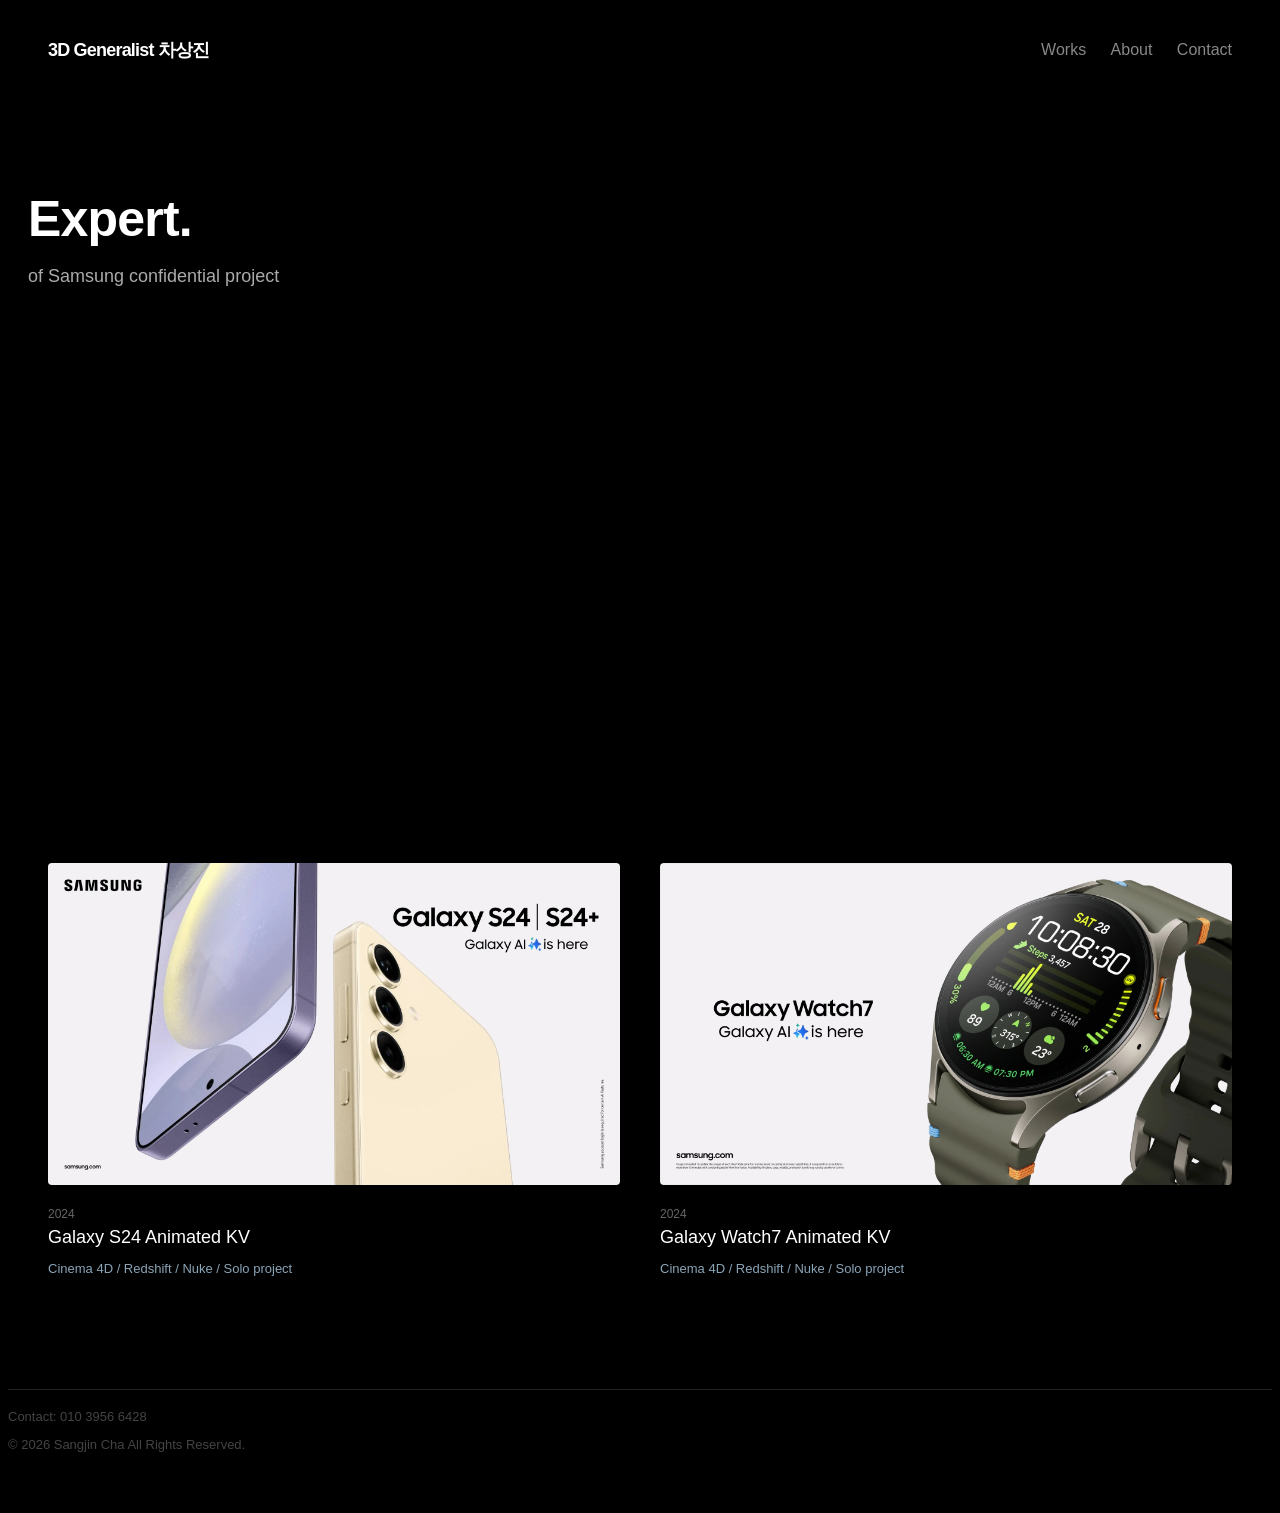
==== index.html @ 801ace92 "Fix: Optimize hero video size under 10MB" ====
<!DOCTYPE html>
<html lang="ko">
<head>
    <meta charset="UTF-8">
    <meta name="viewport" content="width=device-width, initial-scale=1.0">
    <title>3D Generalist 차상진 | 3D Portfolio</title>
    <link rel="stylesheet" href="css/style.css">
</head>
<body>

    <header>
        <div class="logo">3D Generalist 차상진</div>
        <nav>
            <a href="#works">Works</a>
            <a href="#about">About</a>
            <a href="#contact">Contact</a>
        </nav>
    </header>

    <section class="hero">
        <div class="hero-video-container">
            <video autoplay muted loop playsinline style="width:100%; height:100%; object-fit: cover;">
                <source src="thumbnail/hero_loop.mp4" type="video/mp4">
            </video>
            <div class="video-overlay"></div>
        </div>

        <div class="hero-text">
            <h1>Expert.</h1>
            <p> of Samsung confidential project</p>
        </div>
    </section>

    <main id="works" class="portfolio-grid">
        
        <div class="project-card">
            <a href="projects/project1/project1.html">
                <img src="thumbnail/project1_thumb.webp" alt="프로젝트 1 썸네일">
                <div class="project-info">
                    <span class="year">2024</span>
                    <h3>Galaxy S24 Animated KV</h3>
                    <p>Cinema 4D / Redshift / Nuke / Solo project</p>
                </div>
            </a>
        </div>

        <div class="project-card">
            <a href="projects/project2/project2.html">
                <img src="thumbnail/project2_thumb.webp" alt="프로젝트 2 썸네일">
                <div class="project-info">
                    <span class="year">2024</span>
                    <h3>Galaxy Watch7 Animated KV</h3>
                    <p>Cinema 4D / Redshift / Nuke / Solo project</p>
                </div>
            </a>
        </div>

    </main>

    <footer id="contact">
        <p>Contact: 010 3956 6428</p>
        <p>© 2026 Sangjin Cha All Rights Reserved.</p>
    </footer>

</body>
</html>
---- css/style.css ----
CSS
/* 기본 초기화 및 블랙 테마 설정 */
* {
    margin: 0;
    padding: 0;
    box-sizing: border-box;
}

body {
    background-color: #000000;
    color: #ffffff;
    font-family: 'Helvetica Neue', Arial, sans-serif;
    padding: 0;
}

/* 상단 헤더 스타일 */
header {
    display: flex;
    justify-content: space-between;
    align-items: center;
    padding: 30px 40px; /* 좌우 40px 여백 추가 */
    max-width: 1400px;
    margin: 0 auto;
}

header .logo {
    font-size: 18px;       /* 폰트 크기를 살짝 다듬어 정갈하게 만듭니다 */
    font-weight: bold;
    letter-spacing: -0.8px; /* 자간을 마이너스로 주어 글자 사이를 쫀쫀하게 좁힙니다 */
    color: #ffffff;
}

header nav a {
    color: #888888;
    text-decoration: none;
    margin-left: 20px;
    transition: color 0.3s;
}

header nav a:hover {
    color: #ffffff;
}

/* 히어로 전체 세션을 텍스트를 올릴 '기준점(relative)'으로 설정 */
.hero {
    position: relative;
    width: 100%;
    max-width: 1400px; /* 사이트 최대 가로 폭 */
    margin: 0 auto 60px auto; /* 중앙 정렬 및 하단 웍스 그리드와의 간격 */
    aspect-ratio: 16 / 9; /* 시네마틱 비율 고정 */
    background-color: #000000;
    border-radius: 6px;
    overflow: hidden;
}

/* 영상 박스는 베이스로 바닥에 꽉 채우기 */
.hero-video-container {
    position: absolute;
    top: 0;
    left: 0;
    width: 100%;
    height: 100%;
    z-index: 1; /* 가장 아래 레이어 */
}

/* 레퍼런스 특유의 묵직함을 위한 어두운 투명 막 (글자가 잘 보이게 하는 치트키) */
.video-overlay {
    position: absolute;
    top: 0;
    left: 0;
    width: 100%;
    height: 100%;
    background: rgba(0, 0, 0, 0.4); /* 영상 위에 40% 정도 어두운 그림자를 드리움 */
    z-index: 2;
}

/* ★ 핵심: 영상 위에 텍스트 레이어를 공중부양 시키기 */
.hero-text {
   position: absolute;
    bottom: 70%; 
    left: 20px;  /* 0으로 완전히 붙이면 글자 첫 글자가 살짝 잘려 보일 수 있으므로, 
                    가장 안정적으로 바짝 붙는 20px 정도로 조절했습니다. 
                    더 붙이고 싶으시면 0이나 10px로 줄이셔도 됩니다. */
    z-index: 3;  
    pointer-events: none;
}

/* 영상 위 텍스트 스타일링 */
.hero-text h1 {
    font-size: 50px;       /* 기존 46px -> 32px로 대폭 축소하여 세련된 느낌을 줍니다 */
    font-weight: bold;
    letter-spacing: -0.8px; /* 글자 크기가 줄었으니 자간도 미세하게 조정 */
    color: #ffffff;
    text-shadow: 0 4px 12px rgba(0, 0, 0, 0.5); 
    margin-bottom: 6px;
}

.hero-text p {
    font-size: 18px;       /* 기존 18px -> 14px로 축소하여 서브 타이틀다운 밸런스를 맞춥니다 */
    color: #aaaaaa;        /* 색상을 살짝 더 톤다운하여 주해상도를 높임 */
    text-shadow: 0 2px 8px rgba(0, 0, 0, 0.5);
}
/* 레퍼런스 스타일의 핵심: 반응형 그리드 */
.portfolio-grid {
    display: grid;
    grid-template-columns: repeat(auto-fill, minmax(380px, 1fr));
    gap: 40px;
    max-width: 1400px; /* 레퍼런스처럼 일정 폭 이상 안 커지게 제한 */
    margin: 0 auto;   /* 화면 중앙 정렬 */
    padding: 0 40px 100px 40px; /* 좌우 여백 추가 */
}

.project-card a {
    text-decoration: none;
    color: inherit;
    display: block;
}

.project-card img {
    width: 100%;
    height: auto;
    object-fit: cover;
    border-radius: 4px;
    transition: transform 0.4s ease;
}

/* 마우스 올렸을 때 미세하게 확대되는 효과 */
.project-card:hover img {
    transform: scale(1.02);
}

.project-info {
    padding-top: 15px;
}

.project-info .year {
    font-size: 12px;
    color: #666666;
}

.project-info h3 {
    font-size: 18px;
    margin: 5px 0;
    font-weight: 500;
}

.project-info p {
    font-size: 13px;
    color: #8aa4b7; /* 레퍼런스 특유의 차분한 블루/그레이 톤 텍스트 포인트 */
}

footer {
    padding: 6px 0 40px 0;
    border-top: 1px solid #222222;
    color: #444444;
    font-size: 13px;
}
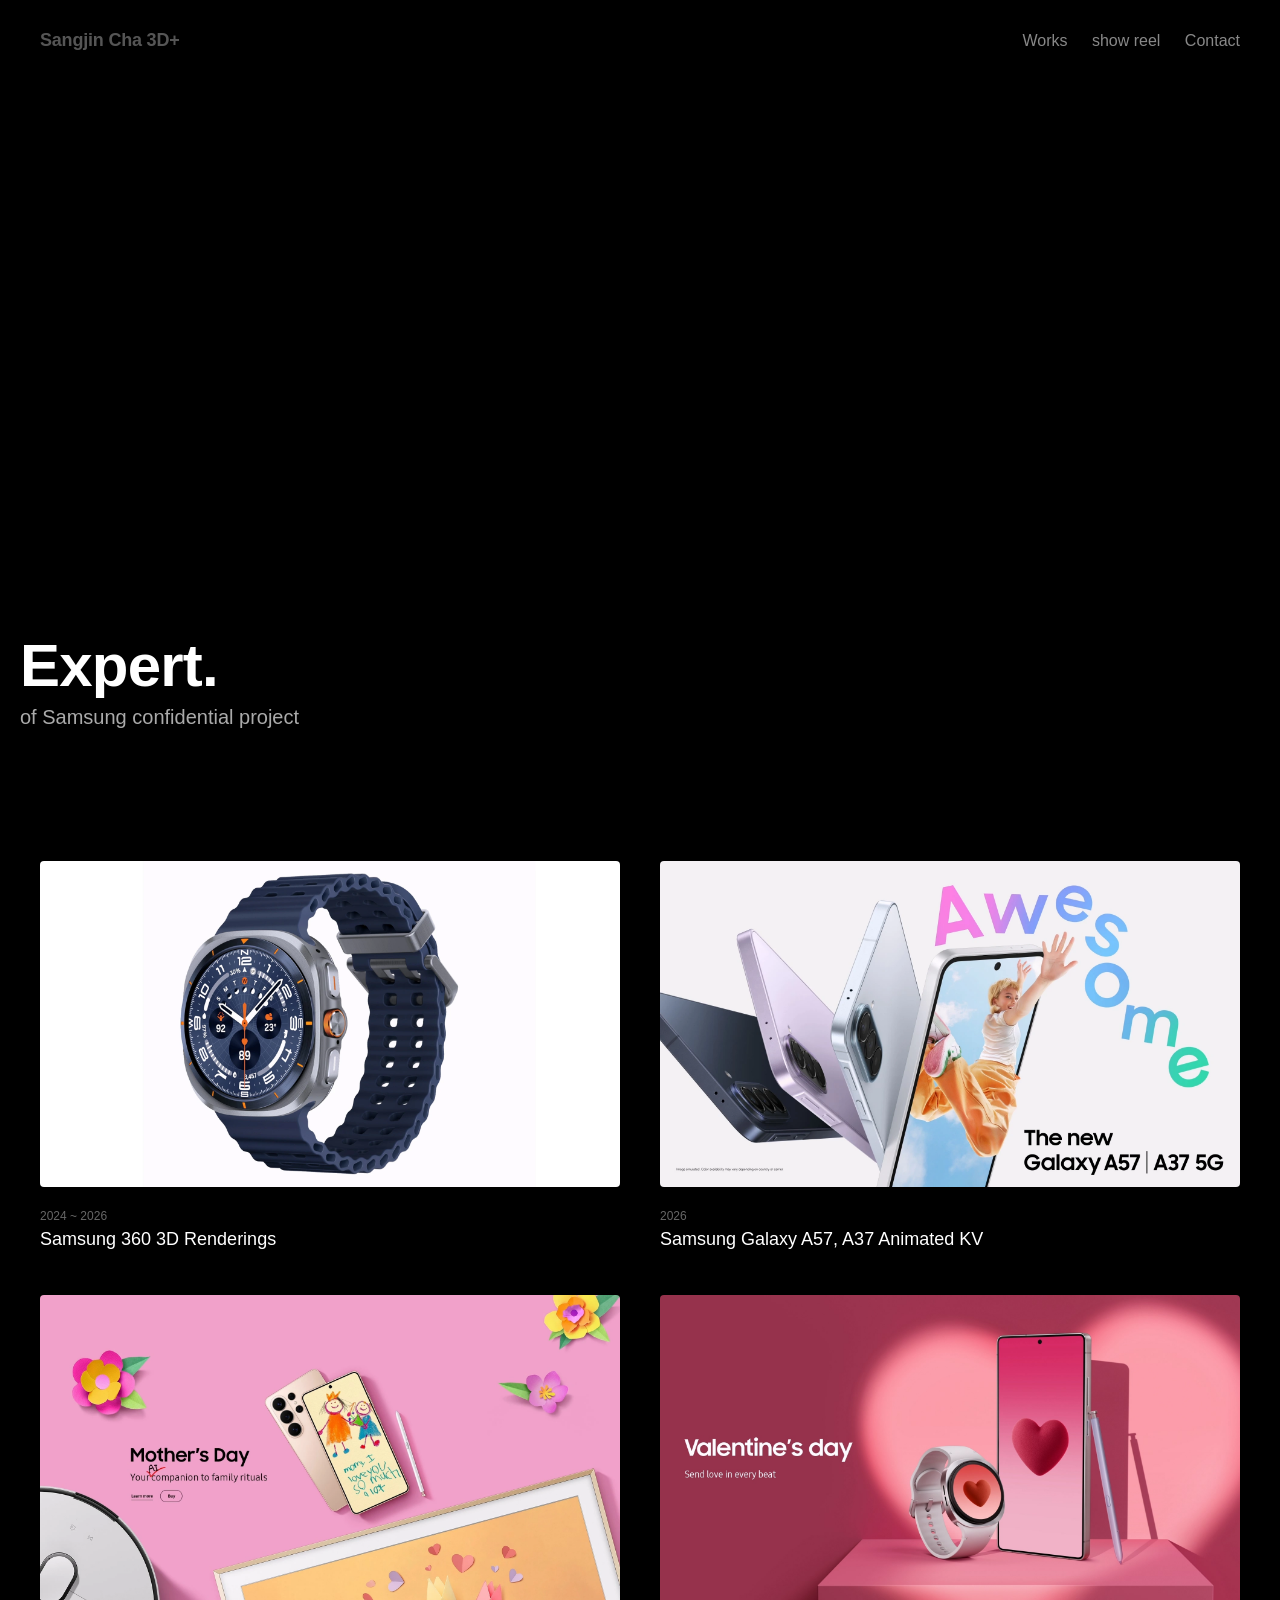
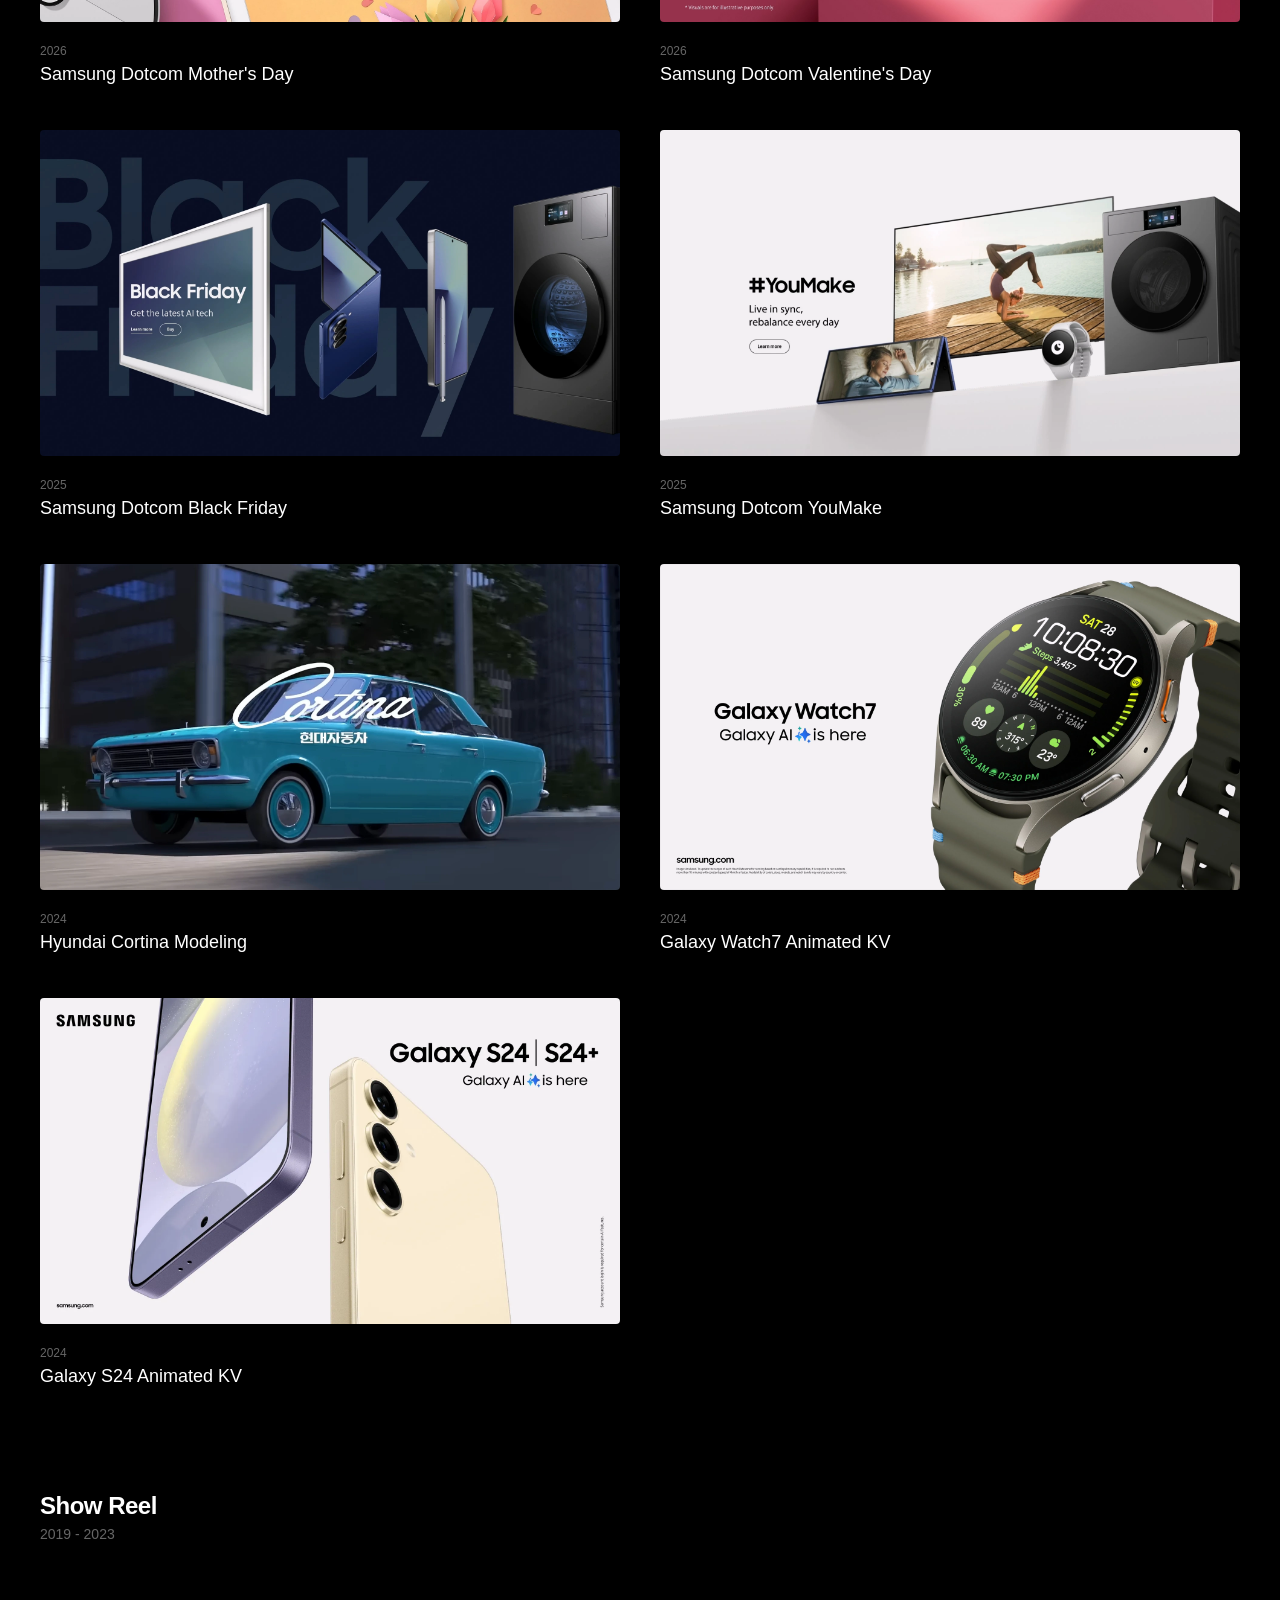
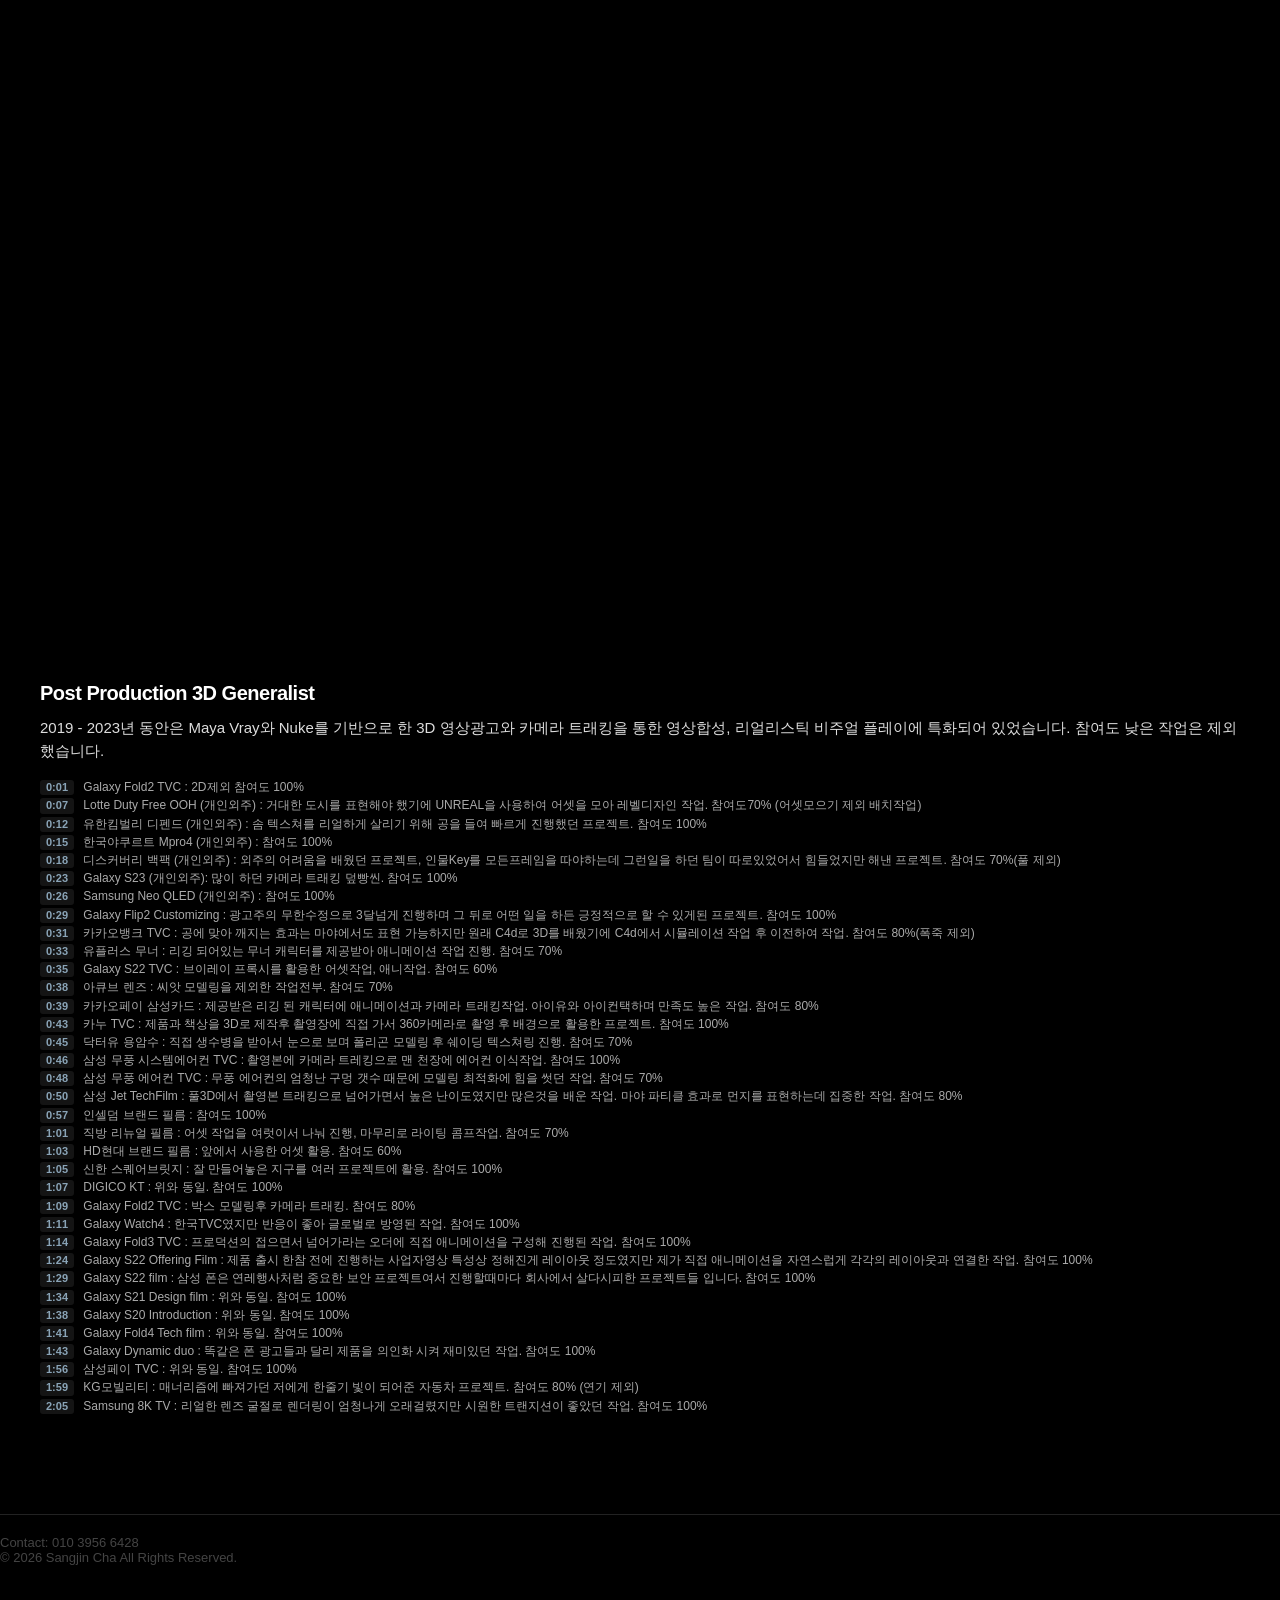
==== commit 46256423: "Initial commit: Portfolio website with reels & project pages" ====
--- a/index.html
+++ b/index.html
@@ -3,16 +3,18 @@
 <head>
     <meta charset="UTF-8">
     <meta name="viewport" content="width=device-width, initial-scale=1.0">
-    <title>3D Generalist 차상진 | 3D Portfolio</title>
+    <title>3D Generalist Sangjin Cha | Portfolio</title>
     <link rel="stylesheet" href="css/style.css">
+
+
 </head>
 <body>
 
     <header>
-        <div class="logo">3D Generalist 차상진</div>
+        <div class="logo">Sangjin Cha 3D+</div>
         <nav>
             <a href="#works">Works</a>
-            <a href="#about">About</a>
+            <a href="#showreel">show reel</a>
             <a href="#contact">Contact</a>
         </nav>
     </header>
@@ -33,30 +35,222 @@
 
     <main id="works" class="portfolio-grid">
         
+        <!-- 프로젝트 4 -->
+        <div class="project-card">
+            <a href="projects/project4/project4.html">
+                <img src="thumbnail/project4_thumb.webp" alt="프로젝트 4 썸네일">
+                <div class="project-info">
+                    <span class="year">2024 ~ 2026</span>
+                    <h3>Samsung 360 3D Renderings</h3>
+                    
+                </div>
+            </a>
+        </div>
+        
+        <!-- 프로젝트 9 -->
+        <div class="project-card">
+            <a href="projects/project9/project9.html">
+                <img src="thumbnail/project9_thumb.webp" alt="프로젝트 9 썸네일">
+                <div class="project-info">
+                    <span class="year">2026</span>
+                    <h3>Samsung Galaxy A57, A37 Animated KV</h3>
+                
+                </div>
+            </a>
+        </div>
+
+        <!-- 프로젝트 8 -->
+        <div class="project-card">
+            <a href="projects/project8/project8.html">
+                <img src="thumbnail/project8_thumb.webp" alt="프로젝트 8 썸네일">
+                <div class="project-info">
+                    <span class="year">2026</span>
+                    <h3>Samsung Dotcom Mother's Day</h3>
+                    
+                </div>
+            </a>
+        </div>
+
+        <!-- 프로젝트 7 -->
+        <div class="project-card">
+            <a href="projects/project7/project7.html">
+                <img src="thumbnail/project7_thumb.jpg" alt="프로젝트 7 썸네일">
+                <div class="project-info">
+                    <span class="year">2026</span>
+                    <h3>Samsung Dotcom Valentine's Day</h3>
+                    
+                </div>
+            </a>
+        </div>
+        
+        <!-- 프로젝트 6 -->
+        <div class="project-card">
+            <a href="projects/project6/project6.html">
+                <img src="thumbnail/project6_thumb.webp" alt="프로젝트 6 썸네일">
+                <div class="project-info">
+                    <span class="year">2025</span>
+                    <h3>Samsung Dotcom Black Friday</h3>
+                   
+                </div>
+            </a>
+        </div>
+
+        <!-- 프로젝트 5 -->
+        <div class="project-card">
+            <a href="projects/project5/project5.html">
+                <img src="thumbnail/project5_thumb.webp" alt="프로젝트 5 썸네일">
+                <div class="project-info">
+                    <span class="year">2025</span>
+                    <h3>Samsung Dotcom YouMake</h3>
+                  
+                </div>
+            </a>
+        </div>
+
+        <!-- 프로젝트 3 -->
+        <div class="project-card">
+            <a href="projects/project3/project3.html">
+                <img src="thumbnail/project3_thumb.webp" alt="프로젝트 3 썸네일">
+                <div class="project-info">
+                    <span class="year">2024</span>
+                    <h3>Hyundai Cortina Modeling</h3>
+                 
+                </div>
+            </a>
+        </div>
+
+        <!-- 프로젝트 2 -->
+        <div class="project-card">
+            <a href="projects/project2/project2.html">
+                <img src="thumbnail/project2_thumb.webp" alt="프로젝트 2 썸네일">
+                <div class="project-info">
+                    <span class="year">2024</span>
+                    <h3>Galaxy Watch7 Animated KV</h3>
+                   
+                </div>
+            </a>
+        </div>
+        
+        <!-- 프로젝트 1 -->
         <div class="project-card">
             <a href="projects/project1/project1.html">
                 <img src="thumbnail/project1_thumb.webp" alt="프로젝트 1 썸네일">
                 <div class="project-info">
                     <span class="year">2024</span>
                     <h3>Galaxy S24 Animated KV</h3>
-                    <p>Cinema 4D / Redshift / Nuke / Solo project</p>
-                </div>
-            </a>
-        </div>
-
-        <div class="project-card">
-            <a href="projects/project2/project2.html">
-                <img src="thumbnail/project2_thumb.webp" alt="프로젝트 2 썸네일">
-                <div class="project-info">
-                    <span class="year">2024</span>
-                    <h3>Galaxy Watch7 Animated KV</h3>
-                    <p>Cinema 4D / Redshift / Nuke / Solo project</p>
-                </div>
-            </a>
-        </div>
-
+                    
+                </div>
+            </a>
+        </div>
+    
     </main>
 
+    <section id="showreel" class="reels-section">
+        <div class="section-title">
+            <h2>Show Reel</h2>
+            <p>2019 - 2023</p>
+        </div>
+        
+        <div class="reels-video-wrapper">
+            <!-- ★ URL 오타 수정 및 enablejsapi=1 파라미터 적용 ★ -->
+            <iframe id="reel-player"
+                    src="https://www.youtube.com/embed/lx2j8IPHX9o?enablejsapi=1&rel=0&modestbranding=1&controls=1" 
+                    title="Sangjin Cha Motion Showreel" 
+                    frameborder="0" 
+                    allow="accelerometer; autoplay; clipboard-write; encrypted-media; gyroscope; picture-in-picture; web-share" 
+                    allowfullscreen
+                    style="width:100%; height:100%;">
+            </iframe>
+        </div>
+
+        <div class="reels-description">
+    <h3>Post Production 3D Generalist</h3>
+    
+    <!-- 1. 상단 요약글만 desc-text로 감싸기 -->
+    <p class="desc-text">
+        2019 - 2023년 동안은 Maya Vray와 Nuke를 기반으로 한 3D 영상광고와 카메라 트래킹을 통한 영상합성, 리얼리스틱 비주얼 플레이에 특화되어 있었습니다. 참여도 낮은 작업은 제외했습니다.
+    </p>
+
+    <!-- 2. 타임스탬프 목록은 별도 div/p 박스로 분리 -->
+    <div class="timestamp-list">
+        <div class="timestamp-item"><span class="timestamp" data-time="1">0:01</span> Galaxy Fold2 TVC : 2D제외 참여도 100%</div>
+        <div class="timestamp-item"><span class="timestamp" data-time="7">0:07</span> Lotte Duty Free OOH (개인외주) : 거대한 도시를 표현해야 했기에 UNREAL을 사용하여 어셋을 모아 레벨디자인 작업. 참여도70% (어셋모으기 제외 배치작업)</div>
+        <div class="timestamp-item"><span class="timestamp" data-time="12">0:12</span> 유한킴벌리 디펜드 (개인외주) : 솜 텍스쳐를 리얼하게 살리기 위해 공을 들여 빠르게 진행했던 프로젝트. 참여도 100%</div>
+        <div class="timestamp-item"><span class="timestamp" data-time="15">0:15</span> 한국야쿠르트 Mpro4 (개인외주) : 참여도 100%</div>
+        <div class="timestamp-item"><span class="timestamp" data-time="18">0:18</span> 디스커버리 백팩 (개인외주) : 외주의 어려움을 배웠던 프로젝트, 인물Key를 모든프레임을 따야하는데 그런일을 하던 팀이 따로있었어서 힘들었지만 해낸 프로젝트. 참여도 70%(풀 제외)</div>
+        <div class="timestamp-item"><span class="timestamp" data-time="23">0:23</span> Galaxy S23 (개인외주): 많이 하던 카메라 트래킹 덮빵씬. 참여도 100%</div>
+        <div class="timestamp-item"><span class="timestamp" data-time="26">0:26</span> Samsung Neo QLED (개인외주) : 참여도 100%</div>
+        <div class="timestamp-item"><span class="timestamp" data-time="29">0:29</span> Galaxy Flip2 Customizing : 광고주의 무한수정으로 3달넘게 진행하며 그 뒤로 어떤 일을 하든 긍정적으로 할 수 있게된 프로젝트. 참여도 100%</div>
+        <div class="timestamp-item"><span class="timestamp" data-time="31">0:31</span> 카카오뱅크 TVC : 공에 맞아 깨지는 효과는 마야에서도 표현 가능하지만 원래 C4d로 3D를 배웠기에 C4d에서 시뮬레이션 작업 후 이전하여 작업. 참여도 80%(폭죽 제외)</div>
+        <div class="timestamp-item"><span class="timestamp" data-time="33">0:33</span> 유플러스 무너 : 리깅 되어있는 무너 캐릭터를 제공받아 애니메이션 작업 진행. 참여도 70%</div>
+        <div class="timestamp-item"><span class="timestamp" data-time="35">0:35</span> Galaxy S22 TVC : 브이레이 프록시를 활용한 어셋작업, 애니작업. 참여도 60%</div>
+        <div class="timestamp-item"><span class="timestamp" data-time="38">0:38</span> 아큐브 렌즈 : 씨앗 모델링을 제외한 작업전부. 참여도 70%</div>
+        <div class="timestamp-item"><span class="timestamp" data-time="39">0:39</span> 카카오페이 삼성카드 : 제공받은 리깅 된 캐릭터에 애니메이션과 카메라 트래킹작업. 아이유와 아이컨택하며 만족도 높은 작업. 참여도 80%</div>
+        <div class="timestamp-item"><span class="timestamp" data-time="43">0:43</span> 카누 TVC : 제품과 책상을 3D로 제작후 촬영장에 직접 가서 360카메라로 촬영 후 배경으로 활용한 프로젝트. 참여도 100%</div>
+        <div class="timestamp-item"><span class="timestamp" data-time="45">0:45</span> 닥터유 용암수 : 직접 생수병을 받아서 눈으로 보며 폴리곤 모델링 후 쉐이딩 텍스쳐링 진행. 참여도 70%</div>
+        <div class="timestamp-item"><span class="timestamp" data-time="46">0:46</span> 삼성 무풍 시스템에어컨 TVC : 촬영본에 카메라 트레킹으로 맨 천장에 에어컨 이식작업. 참여도 100%</div>
+        <div class="timestamp-item"><span class="timestamp" data-time="48">0:48</span> 삼성 무풍 에어컨 TVC : 무풍 에어컨의 엄청난 구멍 갯수 때문에 모델링 최적화에 힘을 썻던 작업. 참여도 70%</div>
+        <div class="timestamp-item"><span class="timestamp" data-time="50">0:50</span> 삼성 Jet TechFilm : 풀3D에서 촬영본 트래킹으로 넘어가면서 높은 난이도였지만 많은것을 배운 작업. 마야 파티클 효과로 먼지를 표현하는데 집중한 작업.  참여도 80%</div>
+        <div class="timestamp-item"><span class="timestamp" data-time="57">0:57</span> 인셀덤 브랜드 필름 : 참여도 100%</div>
+        <div class="timestamp-item"><span class="timestamp" data-time="61">1:01</span> 직방 리뉴얼 필름 : 어셋 작업을 여럿이서 나눠 진행, 마무리로 라이팅 콤프작업. 참여도 70%</div>
+        <div class="timestamp-item"><span class="timestamp" data-time="63">1:03</span> HD현대 브랜드 필름 : 앞에서 사용한 어셋 활용. 참여도 60%</div>
+        <div class="timestamp-item"><span class="timestamp" data-time="65">1:05</span> 신한 스퀘어브릿지 : 잘 만들어놓은 지구를 여러 프로젝트에 활용. 참여도 100%</div>
+        <div class="timestamp-item"><span class="timestamp" data-time="67">1:07</span> DIGICO KT : 위와 동일. 참여도 100%</div>
+        <div class="timestamp-item"><span class="timestamp" data-time="69">1:09</span> Galaxy Fold2 TVC : 박스 모델링후 카메라 트래킹. 참여도 80%</div>
+        <div class="timestamp-item"><span class="timestamp" data-time="71">1:11</span> Galaxy Watch4 : 한국TVC였지만 반응이 좋아 글로벌로 방영된 작업. 참여도 100%</div>
+        <div class="timestamp-item"><span class="timestamp" data-time="74">1:14</span> Galaxy Fold3 TVC : 프로덕션의 접으면서 넘어가라는 오더에 직접 애니메이션을 구성해 진행된 작업. 참여도 100%</div>
+        <div class="timestamp-item"><span class="timestamp" data-time="84">1:24</span> Galaxy S22 Offering Film : 제품 출시 한참 전에 진행하는 사업자영상 특성상 정해진게 레이아웃 정도였지만 제가 직접 애니메이션을 자연스럽게 각각의 레이아웃과 연결한 작업. 참여도 100%</div>
+        <div class="timestamp-item"><span class="timestamp" data-time="89">1:29</span> Galaxy S22 film : 삼성 폰은 연레행사처럼 중요한 보안 프로젝트여서 진행할때마다 회사에서 살다시피한 프로젝트들 입니다. 참여도 100%</div>
+        <div class="timestamp-item"><span class="timestamp" data-time="94">1:34</span> Galaxy S21 Design film : 위와 동일. 참여도 100%</div>
+        <div class="timestamp-item"><span class="timestamp" data-time="98">1:38</span> Galaxy S20 Introduction : 위와 동일. 참여도 100%</div>
+        <div class="timestamp-item"><span class="timestamp" data-time="101">1:41</span> Galaxy Fold4 Tech film : 위와 동일. 참여도 100%</div>
+        <div class="timestamp-item"><span class="timestamp" data-time="103">1:43</span> Galaxy Dynamic duo : 똑같은 폰 광고들과 달리 제품을 의인화 시켜 재미있던 작업. 참여도 100%</div>
+        <div class="timestamp-item"><span class="timestamp" data-time="116">1:56</span> 삼성페이 TVC : 위와 동일. 참여도 100%</div>
+        <div class="timestamp-item"><span class="timestamp" data-time="119">1:59</span> KG모빌리티 : 매너리즘에 빠져가던 저에게 한줄기 빛이 되어준 자동차 프로젝트. 참여도 80% (연기 제외)</div>
+        <div class="timestamp-item"><span class="timestamp" data-time="125">2:05</span> Samsung 8K TV : 리얼한 렌즈 굴절로 렌더링이 엄청나게 오래걸렸지만 시원한 트랜지션이 좋았던 작업. 참여도 100%</div>
+
+
+
+
+
+        
+         
+
+
+    </div>
+
+    
+    </div>
+    </section>
+
+    <script>
+    // 타임스탬프 클릭 이벤트 리스너
+    document.querySelectorAll('.timestamp').forEach(button => {
+        button.addEventListener('click', function() {
+            const seconds = parseInt(this.getAttribute('data-time'));
+            const iframe = document.getElementById('reel-player');
+            
+            if (iframe) {
+                // 유튜브 iframe에 초 단위 이동 및 재생 명령 전송
+                iframe.contentWindow.postMessage(JSON.stringify({
+                    "event": "command",
+                    "func": "seekTo",
+                    "args": [seconds, true]
+                }), "*");
+                
+                iframe.contentWindow.postMessage(JSON.stringify({
+                    "event": "command",
+                    "func": "playVideo",
+                    "args": []
+                }), "*");
+
+                // 쇼릴 섹션 위치로 부드럽게 스크롤
+                document.getElementById('showreel').scrollIntoView({ behavior: 'smooth' });
+            }
+        });
+    });
+    </script>
+    
     <footer id="contact">
         <p>Contact: 010 3956 6428</p>
         <p>© 2026 Sangjin Cha All Rights Reserved.</p>
--- a/css/style.css
+++ b/css/style.css
@@ -1,4 +1,3 @@
-CSS
 /* 기본 초기화 및 블랙 테마 설정 */
 * {
     margin: 0;
@@ -18,16 +17,16 @@
     display: flex;
     justify-content: space-between;
     align-items: center;
-    padding: 30px 40px; /* 좌우 40px 여백 추가 */
+    padding: 30px 40px;
     max-width: 1400px;
     margin: 0 auto;
 }
 
 header .logo {
-    font-size: 18px;       /* 폰트 크기를 살짝 다듬어 정갈하게 만듭니다 */
-    font-weight: bold;
-    letter-spacing: -0.8px; /* 자간을 마이너스로 주어 글자 사이를 쫀쫀하게 좁힙니다 */
-    color: #ffffff;
+    font-size: 18px;
+    font-weight: bold;
+    letter-spacing: -0.2px;
+    color: #555555;
 }
 
 header nav a {
@@ -41,73 +40,68 @@
     color: #ffffff;
 }
 
-/* 히어로 전체 세션을 텍스트를 올릴 '기준점(relative)'으로 설정 */
+/* 히어로 전체 세션 */
 .hero {
     position: relative;
     width: 100%;
-    max-width: 1400px; /* 사이트 최대 가로 폭 */
-    margin: 0 auto 60px auto; /* 중앙 정렬 및 하단 웍스 그리드와의 간격 */
-    aspect-ratio: 16 / 9; /* 시네마틱 비율 고정 */
+    max-width: 1400px;
+    margin: 0 auto 60px auto;
+    aspect-ratio: 16 / 9;
     background-color: #000000;
     border-radius: 6px;
     overflow: hidden;
 }
 
-/* 영상 박스는 베이스로 바닥에 꽉 채우기 */
 .hero-video-container {
     position: absolute;
     top: 0;
     left: 0;
     width: 100%;
     height: 100%;
-    z-index: 1; /* 가장 아래 레이어 */
-}
-
-/* 레퍼런스 특유의 묵직함을 위한 어두운 투명 막 (글자가 잘 보이게 하는 치트키) */
+    z-index: 1;
+}
+
 .video-overlay {
     position: absolute;
     top: 0;
     left: 0;
     width: 100%;
     height: 100%;
-    background: rgba(0, 0, 0, 0.4); /* 영상 위에 40% 정도 어두운 그림자를 드리움 */
+    background: rgba(0, 0, 0, 0.4);
     z-index: 2;
 }
 
-/* ★ 핵심: 영상 위에 텍스트 레이어를 공중부양 시키기 */
 .hero-text {
-   position: absolute;
-    bottom: 70%; 
-    left: 20px;  /* 0으로 완전히 붙이면 글자 첫 글자가 살짝 잘려 보일 수 있으므로, 
-                    가장 안정적으로 바짝 붙는 20px 정도로 조절했습니다. 
-                    더 붙이고 싶으시면 0이나 10px로 줄이셔도 됩니다. */
+    position: absolute;
+    bottom: 10%; 
+    left: 20px;
     z-index: 3;  
     pointer-events: none;
 }
 
-/* 영상 위 텍스트 스타일링 */
 .hero-text h1 {
-    font-size: 50px;       /* 기존 46px -> 32px로 대폭 축소하여 세련된 느낌을 줍니다 */
-    font-weight: bold;
-    letter-spacing: -0.8px; /* 글자 크기가 줄었으니 자간도 미세하게 조정 */
+    font-size: 60px;
+    font-weight: bold;
+    letter-spacing: -0.8px;
     color: #ffffff;
     text-shadow: 0 4px 12px rgba(0, 0, 0, 0.5); 
     margin-bottom: 6px;
 }
 
 .hero-text p {
-    font-size: 18px;       /* 기존 18px -> 14px로 축소하여 서브 타이틀다운 밸런스를 맞춥니다 */
-    color: #aaaaaa;        /* 색상을 살짝 더 톤다운하여 주해상도를 높임 */
+    font-size: 20px;
+    color: #aaaaaa;
     text-shadow: 0 2px 8px rgba(0, 0, 0, 0.5);
 }
-/* 레퍼런스 스타일의 핵심: 반응형 그리드 */
+
+/* 작품 그리드 */
 .portfolio-grid {
     display: grid;
     grid-template-columns: repeat(auto-fill, minmax(380px, 1fr));
     gap: 40px;
-    max-width: 1400px; /* 레퍼런스처럼 일정 폭 이상 안 커지게 제한 */
-    margin: 0 auto;   /* 화면 중앙 정렬 */
-    padding: 0 40px 100px 40px; /* 좌우 여백 추가 */
+    max-width: 1400px;
+    margin: 0 auto;
+    padding: 0 40px 100px 40px;
 }
 
 .project-card a {
@@ -124,7 +118,6 @@
     transition: transform 0.4s ease;
 }
 
-/* 마우스 올렸을 때 미세하게 확대되는 효과 */
 .project-card:hover img {
     transform: scale(1.02);
 }
@@ -146,12 +139,208 @@
 
 .project-info p {
     font-size: 13px;
-    color: #8aa4b7; /* 레퍼런스 특유의 차분한 블루/그레이 톤 텍스트 포인트 */
+    color: #8aa4b7;
+}
+
+/* Reels 세션 스타일 */
+.reels-section {
+    max-width: 1400px;
+    margin: 0 auto 100px auto;
+    padding: 0 40px;
+    width: 100%;
+}
+
+.section-title {
+    margin-bottom: 30px;
+}
+
+.section-title h2 {
+    font-size: 24px;
+    font-weight: bold;
+    letter-spacing: -0.5px;
+    margin-bottom: 6px;
+    color: #ffffff;
+}
+
+.section-title p {
+    font-size: 14px;
+    color: #666666;
+}
+
+.reels-video-wrapper {
+    width: 100%;
+    aspect-ratio: 16 / 9;
+    background-color: #000000;
+    border-radius: 6px;
+    overflow: hidden;
+    box-shadow: 0 20px 40px rgba(0, 0, 0, 0.6);
+}
+
+.reels-description {
+    margin-top: 35px;
+    max-width: 1200px;
+    text-align: left;
+}
+
+.reels-description h3 {
+    font-size: 20px;
+    font-weight: bold;
+    color: #ffffff;
+    margin-bottom: 12px;
+    letter-spacing: -0.5px;
+}
+
+/* -------------------------------------------------------------
+   ★ PC 및 전역 행간 및 타임스탬프 스타일 정의
+   ------------------------------------------------------------- */
+/* 상단 요약문 (2줄짜리) */
+.reels-description .desc-text {
+    font-size: 15px;
+    line-height: 1.5;
+    color: #dddddd;
+    margin-bottom: 18px;
+}
+
+/* 타임스탬프 항목 (HTML 구조가 .reels-description 바로 아래 있든, .desc-text 안쪽에 있든 모두 강제 적용) */
+.reels-description .timestamp-item,
+.reels-description .desc-text .timestamp-item {
+    font-size: 12px !important;       /* 글씨 크기 축소 */
+    color: #aaaaaa !important;       /* 글씨 색상 */
+    line-height: 1.2 !important;      /* 줄간격 바짝 줄이기 */
+    display: block !important;        /* 한 줄씩 배치 */
+    margin-bottom: 3px !important;    /* 항목 간 간격 최소화 */
+}
+
+/* 타임스탬프 버튼 (0:01 숫자가 들어간 버튼) */
+.timestamp {
+    font-size: 11px !important;
+    font-weight: bold !important;
+    color: #8aa4b7 !important;
+    cursor: pointer;
+    display: inline-block;
+    padding: 1px 6px;
+    background-color: rgba(255, 255, 255, 0.08);
+    border-radius: 3px;
+    margin-right: 6px;
+    transition: all 0.2s ease;
+    text-decoration: none;
+}
+
+.timestamp:hover {
+    color: #ffffff !important;
+    background-color: rgba(255, 255, 255, 0.25) !important;
+}
+
+.reels-description .desc-tools {
+    font-size: 13px;
+    color: #8aa4b7;
+    margin-top: 15px;
+}
+
+.reels-description .desc-tools span {
+    font-weight: bold;
+    color: #cccccc;
 }
 
 footer {
-    padding: 6px 0 40px 0;
+    padding: 20px 0 40px 0;
     border-top: 1px solid #222222;
     color: #444444;
     font-size: 13px;
-}
+    max-width: 1400px;
+    margin: 0 auto;
+}
+
+
+/* ==========================================================================
+   모바일 및 태블릿 반응형 레이아웃 (화면 폭 768px 이하)
+   ========================================================================== */
+@media (max-width: 768px) {
+    
+    body {
+        padding: 0;
+    }
+
+    header {
+        padding: 20px 20px;
+        flex-direction: column;
+        gap: 15px;
+    }
+
+    header nav a {
+        margin: 0 10px;
+        font-size: 14px;
+    }
+
+    .hero {
+        margin-bottom: 30px;
+        aspect-ratio: 4 / 3; 
+    }
+
+    .hero-text {
+        left: 20px;
+        bottom: 8%;
+        width: calc(100% - 40px);
+    }
+
+    .hero-text h1 {
+        font-size: 24px;
+        line-height: 1.2;
+    }
+
+    .hero-text p {
+        font-size: 12px;
+    }
+
+    .portfolio-grid {
+        grid-template-columns: 1fr;
+        gap: 30px;
+        padding: 0 20px 60px 20px;
+    }
+
+    .project-info h3 {
+        font-size: 16px;
+    }
+
+    .project-info p {
+        font-size: 12px;
+    }
+
+    footer {
+        padding: 20px 20px 40px 20px;
+        font-size: 11px;
+    }
+
+    .reels-section {
+        padding: 0 20px;
+        margin-bottom: 60px;
+    }
+
+    .section-title {
+        margin-bottom: 15px;
+    }
+
+    .section-title h2 {
+        font-size: 20px;
+    }
+    
+    .section-title p {
+        font-size: 12px;
+    }
+
+    .reels-description {
+        margin-top: 20px;
+    }
+
+    .reels-description h3 {
+        font-size: 16px;
+    }
+
+    .reels-description .desc-text {
+        font-size: 13px;
+    }
+
+    .reels-description .desc-tools {
+        font-size: 12px;
+    }
+}
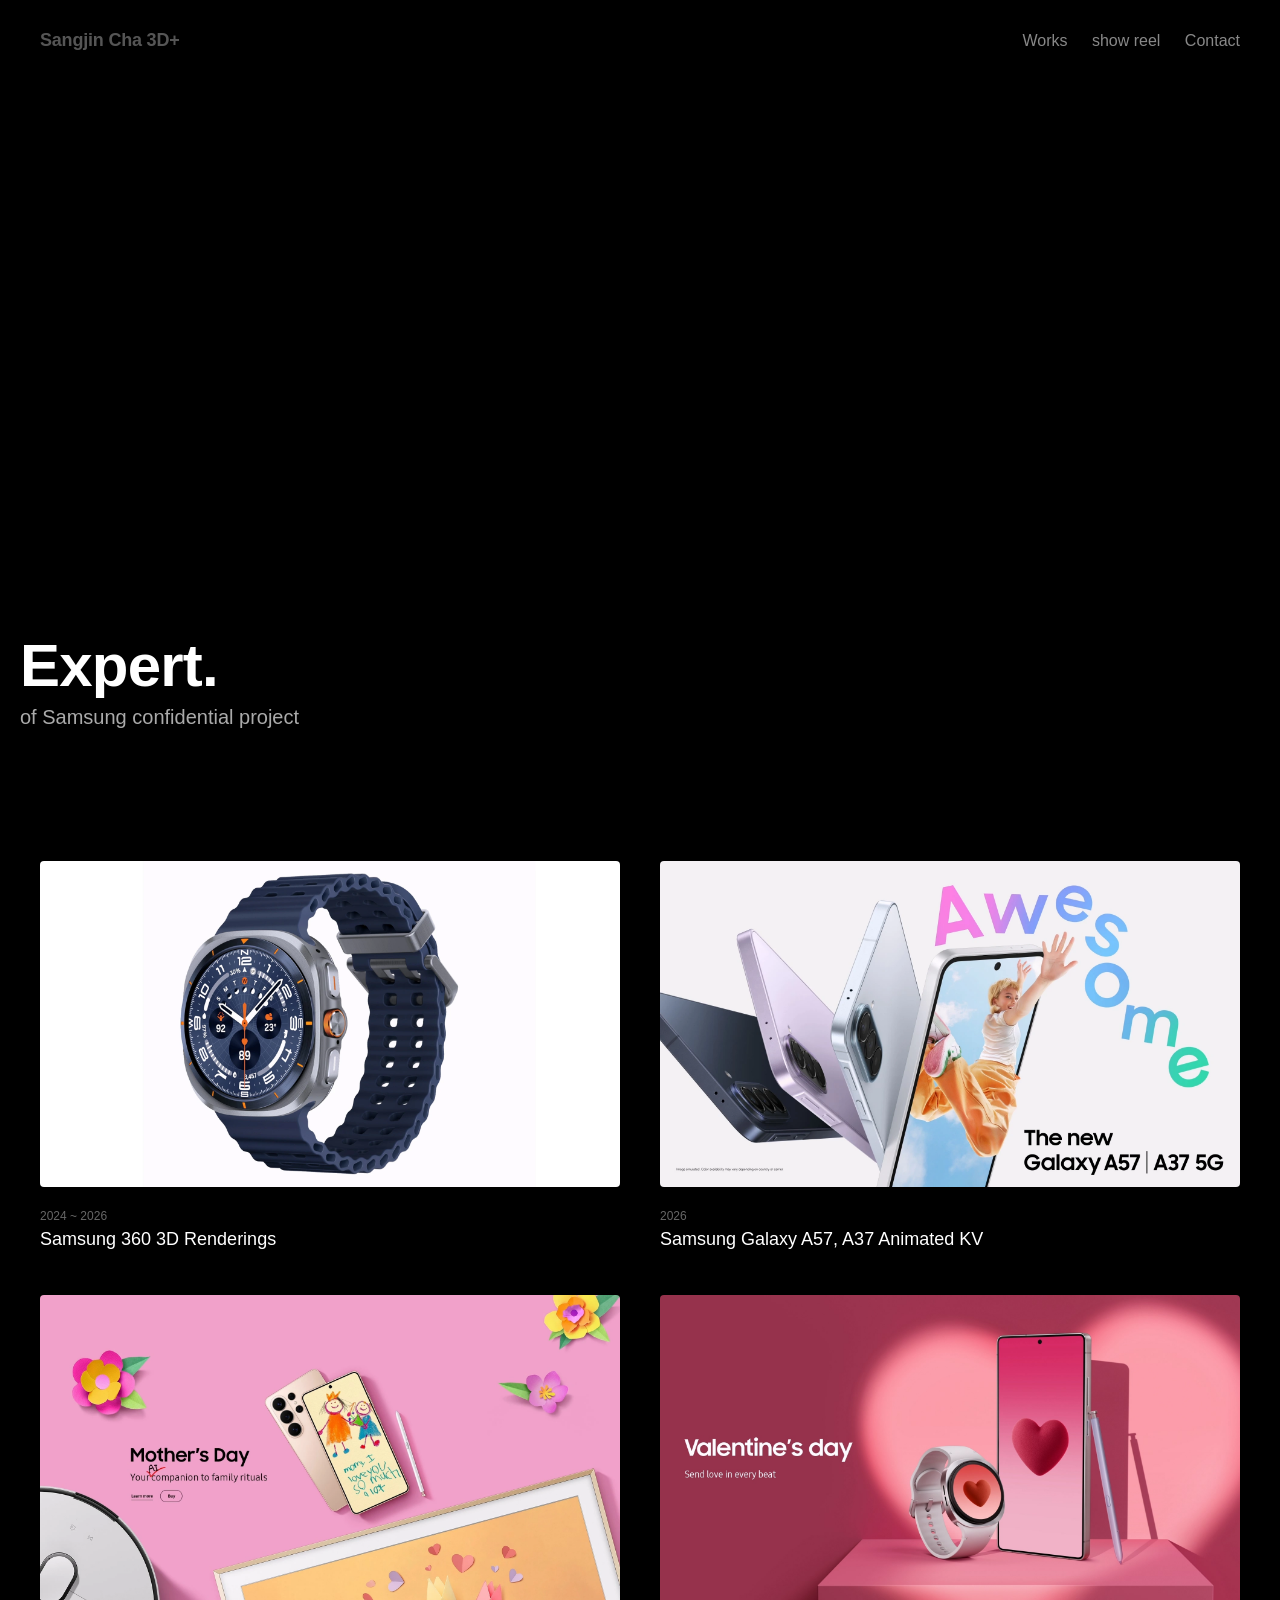
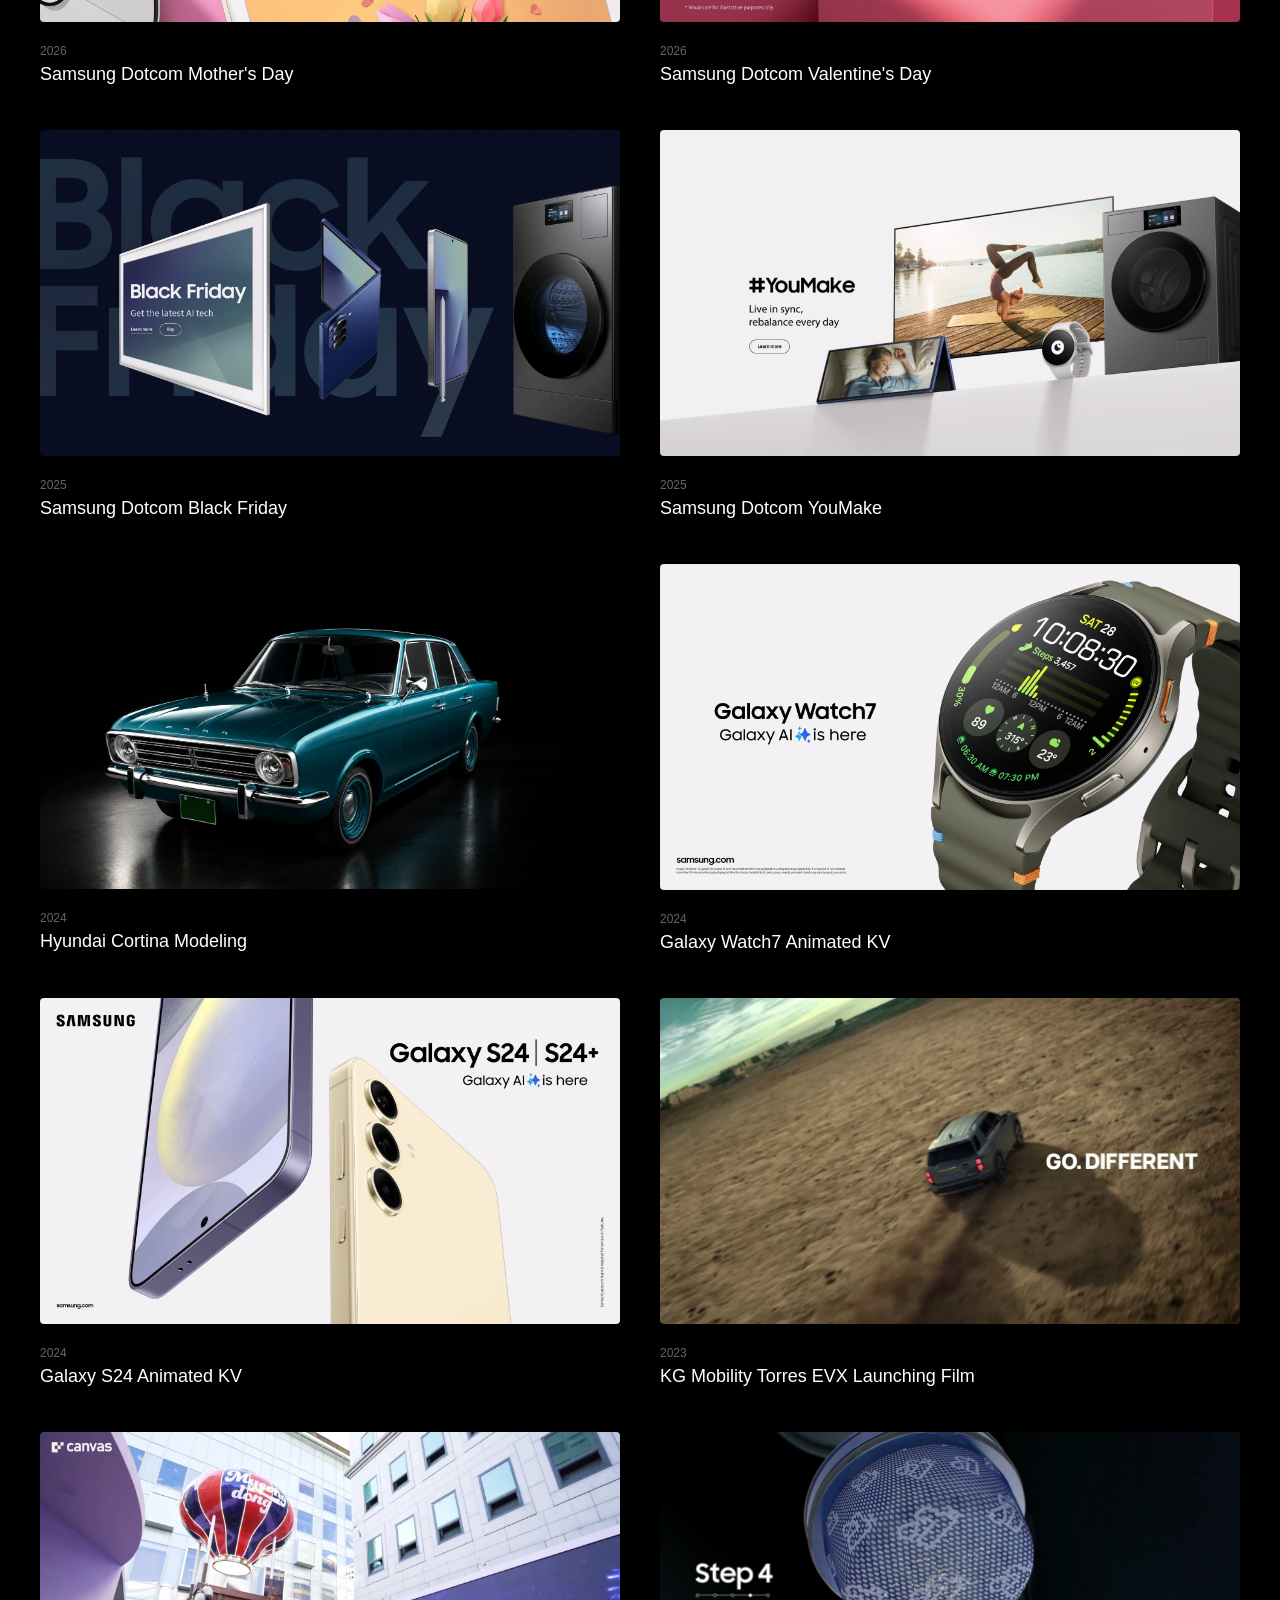
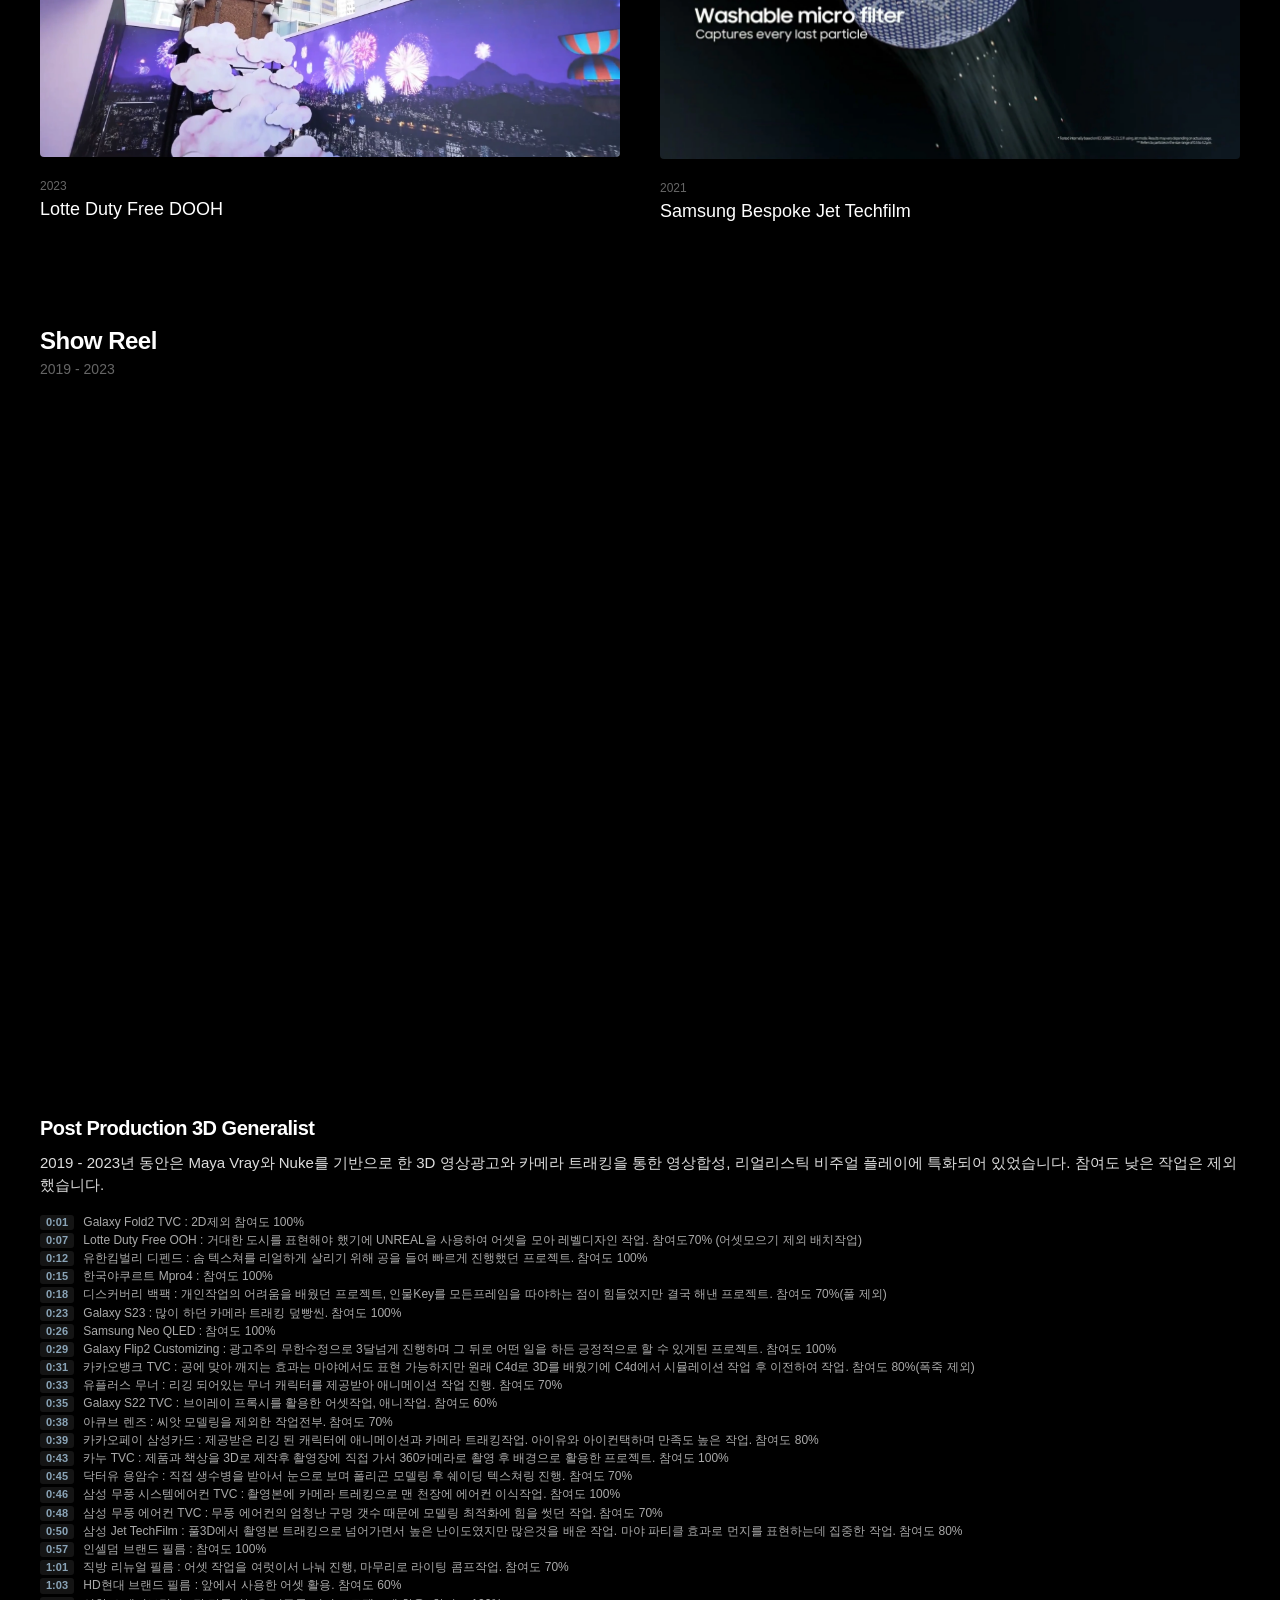
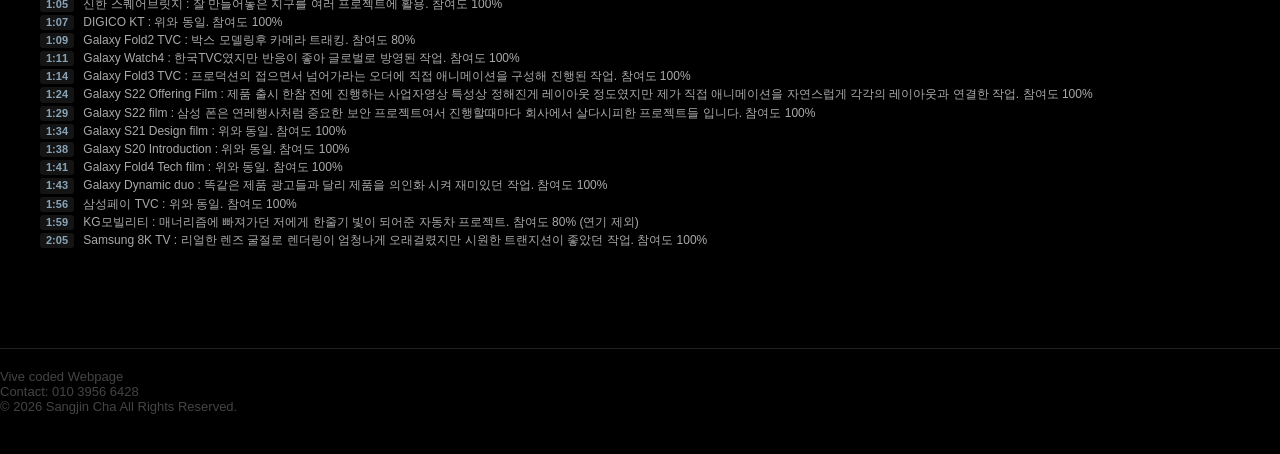
==== commit fa053504: "Update portfolio: Add new projects, thumbnails, and CSS adjustments" ====
--- a/index.html
+++ b/index.html
@@ -138,6 +138,42 @@
                 <div class="project-info">
                     <span class="year">2024</span>
                     <h3>Galaxy S24 Animated KV</h3>
+                    
+                </div>
+            </a>
+        </div>
+
+         <!-- 프로젝트 1_3 -->
+        <div class="project-card">
+            <a href="projects/project1_3/project1_3.html">
+                <img src="thumbnail/project1_3_thumb.webp" alt="프로젝트 1 썸네일">
+                <div class="project-info">
+                    <span class="year">2023</span>
+                    <h3>KG Mobility Torres EVX Launching Film</h3>
+                    
+                </div>
+            </a>
+        </div>
+
+        <!-- 프로젝트 1_2 -->
+        <div class="project-card">
+            <a href="projects/project1_2/project1_2.html">
+                <img src="thumbnail/project1_2_thumb.webp" alt="프로젝트 1 썸네일">
+                <div class="project-info">
+                    <span class="year">2023</span>
+                    <h3>Lotte Duty Free DOOH</h3>
+                    
+                </div>
+            </a>
+        </div>
+
+        <!-- 프로젝트 1_1 -->
+        <div class="project-card">
+            <a href="projects/project1_1/project1_1.html">
+                <img src="thumbnail/project1_1_thumb.webp" alt="프로젝트 1 썸네일">
+                <div class="project-info">
+                    <span class="year">2021</span>
+                    <h3>Samsung Bespoke Jet Techfilm</h3>
                     
                 </div>
             </a>
@@ -174,12 +210,12 @@
     <!-- 2. 타임스탬프 목록은 별도 div/p 박스로 분리 -->
     <div class="timestamp-list">
         <div class="timestamp-item"><span class="timestamp" data-time="1">0:01</span> Galaxy Fold2 TVC : 2D제외 참여도 100%</div>
-        <div class="timestamp-item"><span class="timestamp" data-time="7">0:07</span> Lotte Duty Free OOH (개인외주) : 거대한 도시를 표현해야 했기에 UNREAL을 사용하여 어셋을 모아 레벨디자인 작업. 참여도70% (어셋모으기 제외 배치작업)</div>
-        <div class="timestamp-item"><span class="timestamp" data-time="12">0:12</span> 유한킴벌리 디펜드 (개인외주) : 솜 텍스쳐를 리얼하게 살리기 위해 공을 들여 빠르게 진행했던 프로젝트. 참여도 100%</div>
-        <div class="timestamp-item"><span class="timestamp" data-time="15">0:15</span> 한국야쿠르트 Mpro4 (개인외주) : 참여도 100%</div>
-        <div class="timestamp-item"><span class="timestamp" data-time="18">0:18</span> 디스커버리 백팩 (개인외주) : 외주의 어려움을 배웠던 프로젝트, 인물Key를 모든프레임을 따야하는데 그런일을 하던 팀이 따로있었어서 힘들었지만 해낸 프로젝트. 참여도 70%(풀 제외)</div>
-        <div class="timestamp-item"><span class="timestamp" data-time="23">0:23</span> Galaxy S23 (개인외주): 많이 하던 카메라 트래킹 덮빵씬. 참여도 100%</div>
-        <div class="timestamp-item"><span class="timestamp" data-time="26">0:26</span> Samsung Neo QLED (개인외주) : 참여도 100%</div>
+        <div class="timestamp-item"><span class="timestamp" data-time="7">0:07</span> Lotte Duty Free OOH : 거대한 도시를 표현해야 했기에 UNREAL을 사용하여 어셋을 모아 레벨디자인 작업. 참여도70% (어셋모으기 제외 배치작업)</div>
+        <div class="timestamp-item"><span class="timestamp" data-time="12">0:12</span> 유한킴벌리 디펜드 : 솜 텍스쳐를 리얼하게 살리기 위해 공을 들여 빠르게 진행했던 프로젝트. 참여도 100%</div>
+        <div class="timestamp-item"><span class="timestamp" data-time="15">0:15</span> 한국야쿠르트 Mpro4 : 참여도 100%</div>
+        <div class="timestamp-item"><span class="timestamp" data-time="18">0:18</span> 디스커버리 백팩 : 개인작업의 어려움을 배웠던 프로젝트, 인물Key를 모든프레임을 따야하는 점이 힘들었지만 결국 해낸 프로젝트. 참여도 70%(풀 제외)</div>
+        <div class="timestamp-item"><span class="timestamp" data-time="23">0:23</span> Galaxy S23 : 많이 하던 카메라 트래킹 덮빵씬. 참여도 100%</div>
+        <div class="timestamp-item"><span class="timestamp" data-time="26">0:26</span> Samsung Neo QLED : 참여도 100%</div>
         <div class="timestamp-item"><span class="timestamp" data-time="29">0:29</span> Galaxy Flip2 Customizing : 광고주의 무한수정으로 3달넘게 진행하며 그 뒤로 어떤 일을 하든 긍정적으로 할 수 있게된 프로젝트. 참여도 100%</div>
         <div class="timestamp-item"><span class="timestamp" data-time="31">0:31</span> 카카오뱅크 TVC : 공에 맞아 깨지는 효과는 마야에서도 표현 가능하지만 원래 C4d로 3D를 배웠기에 C4d에서 시뮬레이션 작업 후 이전하여 작업. 참여도 80%(폭죽 제외)</div>
         <div class="timestamp-item"><span class="timestamp" data-time="33">0:33</span> 유플러스 무너 : 리깅 되어있는 무너 캐릭터를 제공받아 애니메이션 작업 진행. 참여도 70%</div>
@@ -204,7 +240,7 @@
         <div class="timestamp-item"><span class="timestamp" data-time="94">1:34</span> Galaxy S21 Design film : 위와 동일. 참여도 100%</div>
         <div class="timestamp-item"><span class="timestamp" data-time="98">1:38</span> Galaxy S20 Introduction : 위와 동일. 참여도 100%</div>
         <div class="timestamp-item"><span class="timestamp" data-time="101">1:41</span> Galaxy Fold4 Tech film : 위와 동일. 참여도 100%</div>
-        <div class="timestamp-item"><span class="timestamp" data-time="103">1:43</span> Galaxy Dynamic duo : 똑같은 폰 광고들과 달리 제품을 의인화 시켜 재미있던 작업. 참여도 100%</div>
+        <div class="timestamp-item"><span class="timestamp" data-time="103">1:43</span> Galaxy Dynamic duo : 똑같은 제품 광고들과 달리 제품을 의인화 시켜 재미있던 작업. 참여도 100%</div>
         <div class="timestamp-item"><span class="timestamp" data-time="116">1:56</span> 삼성페이 TVC : 위와 동일. 참여도 100%</div>
         <div class="timestamp-item"><span class="timestamp" data-time="119">1:59</span> KG모빌리티 : 매너리즘에 빠져가던 저에게 한줄기 빛이 되어준 자동차 프로젝트. 참여도 80% (연기 제외)</div>
         <div class="timestamp-item"><span class="timestamp" data-time="125">2:05</span> Samsung 8K TV : 리얼한 렌즈 굴절로 렌더링이 엄청나게 오래걸렸지만 시원한 트랜지션이 좋았던 작업. 참여도 100%</div>
@@ -252,6 +288,7 @@
     </script>
     
     <footer id="contact">
+        <p>Vive coded Webpage</p>
         <p>Contact: 010 3956 6428</p>
         <p>© 2026 Sangjin Cha All Rights Reserved.</p>
     </footer>
